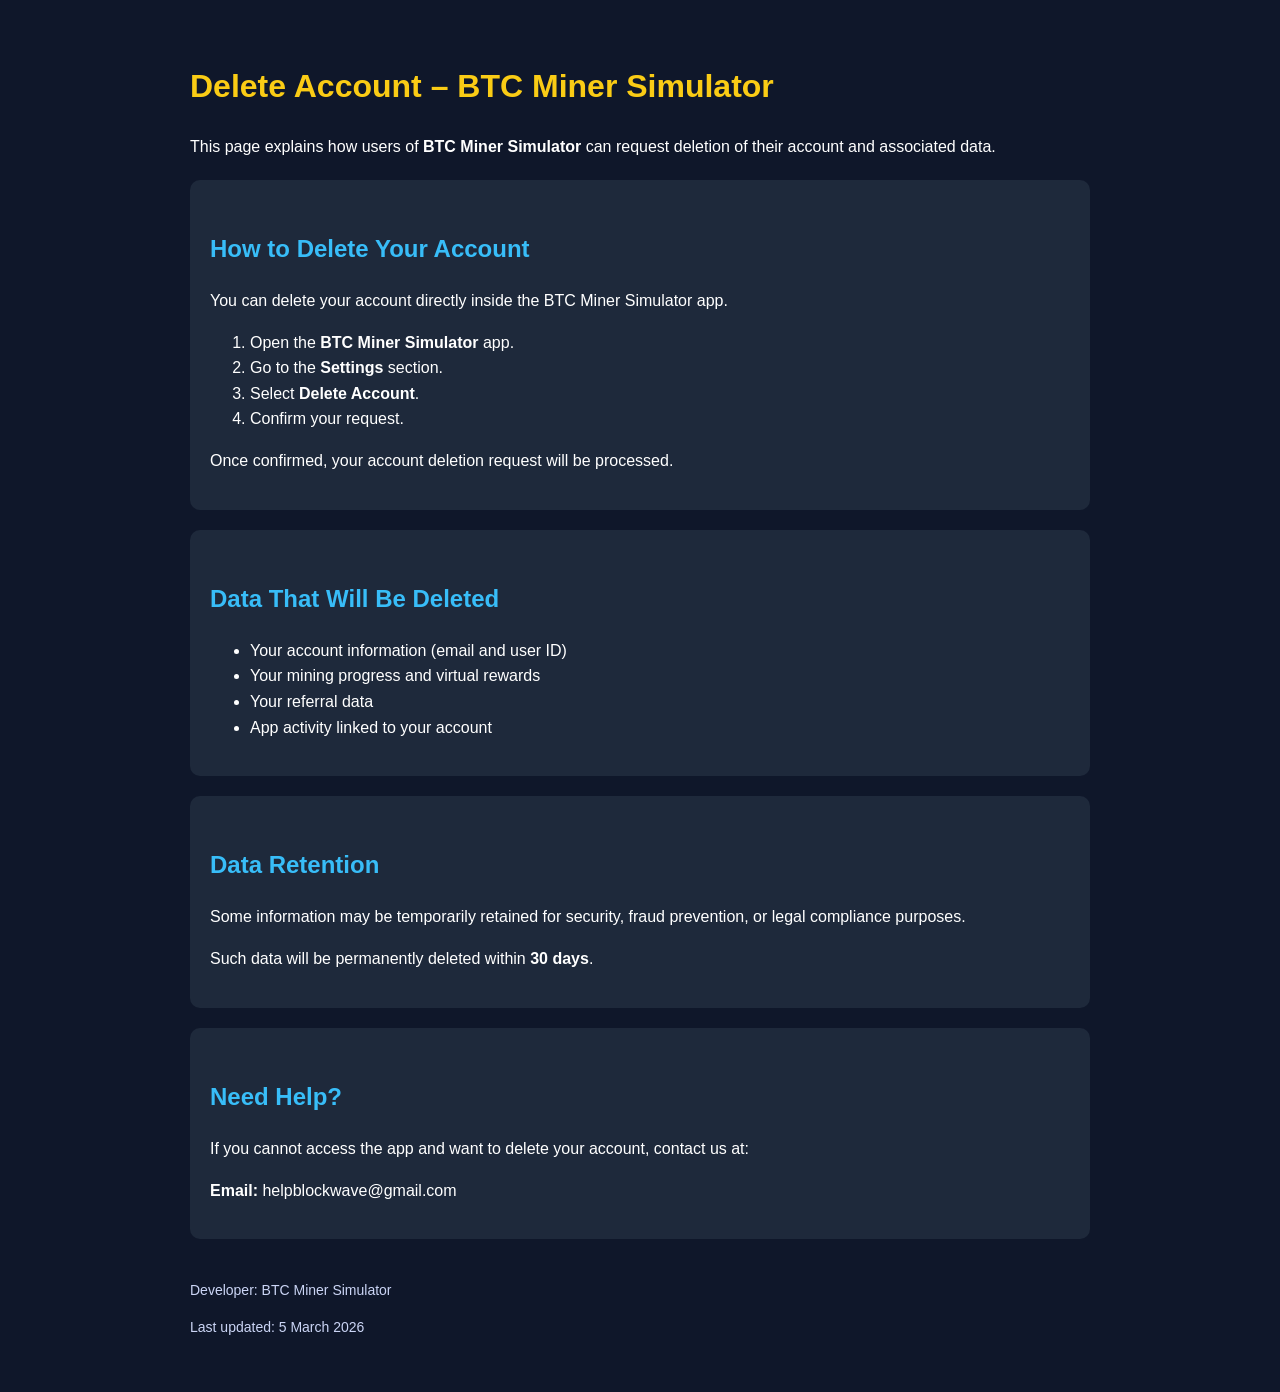
==== delete-account.html @ bce0b26f "Create delete-account.html" ====
<!DOCTYPE html>

<html lang="en">
<head>
<meta charset="UTF-8">
<meta name="viewport" content="width=device-width, initial-scale=1.0">
<title>Account Deletion – BTC Miner Simulator</title>

<style>
body{
font-family: Arial, sans-serif;
background:#0f172a;
color:white;
line-height:1.6;
margin:0;
padding:0;
}

.container{
max-width:900px;
margin:auto;
padding:40px 20px;
}

h1{
color:#facc15;
}

h2{
margin-top:30px;
color:#38bdf8;
}

.box{
background:#1e293b;
padding:20px;
border-radius:10px;
margin-top:20px;
}

a{
color:#38bdf8;
}

.footer{
margin-top:40px;
font-size:14px;
color:#cbd5f5;
}
</style>

</head>

<body>

<div class="container">

<h1>Delete Account – BTC Miner Simulator</h1>

<p>This page explains how users of <b>BTC Miner Simulator</b> can request deletion of their account and associated data.</p>

<div class="box">

<h2>How to Delete Your Account</h2>

<p>You can delete your account directly inside the BTC Miner Simulator app.</p>

<ol>
<li>Open the <b>BTC Miner Simulator</b> app.</li>
<li>Go to the <b>Settings</b> section.</li>
<li>Select <b>Delete Account</b>.</li>
<li>Confirm your request.</li>
</ol>

<p>Once confirmed, your account deletion request will be processed.</p>

</div>

<div class="box">

<h2>Data That Will Be Deleted</h2>

<ul>
<li>Your account information (email and user ID)</li>
<li>Your mining progress and virtual rewards</li>
<li>Your referral data</li>
<li>App activity linked to your account</li>
</ul>

</div>

<div class="box">

<h2>Data Retention</h2>

<p>Some information may be temporarily retained for security, fraud prevention, or legal compliance purposes.</p>

<p>Such data will be permanently deleted within <b>30 days</b>.</p>

</div>

<div class="box">

<h2>Need Help?</h2>

<p>If you cannot access the app and want to delete your account, contact us at:</p>

<p><b>Email:</b> helpblockwave@gmail.com</p>

</div>

<div class="footer">
<p>Developer: BTC Miner Simulator</p>
<p>Last updated: 5 March 2026</p>
</div>

</div>

</body>
</html>
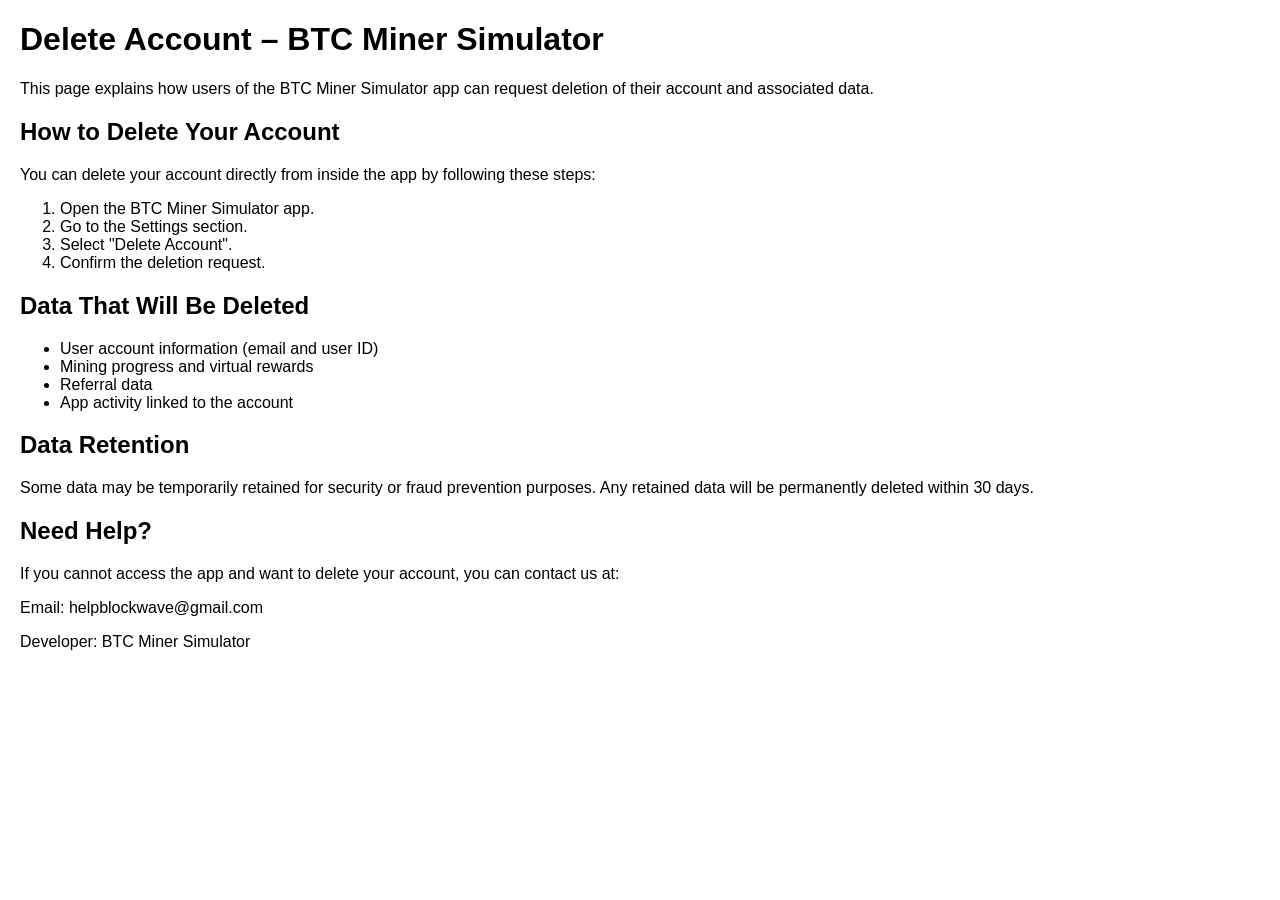
==== commit 04d02625: "Update delete-account.html" ====
--- a/delete-account.html
+++ b/delete-account.html
@@ -1,120 +1,49 @@
 <!DOCTYPE html>
 
-<html lang="en">
+<html>
 <head>
 <meta charset="UTF-8">
-<meta name="viewport" content="width=device-width, initial-scale=1.0">
-<title>Account Deletion – BTC Miner Simulator</title>
-
-<style>
-body{
-font-family: Arial, sans-serif;
-background:#0f172a;
-color:white;
-line-height:1.6;
-margin:0;
-padding:0;
-}
-
-.container{
-max-width:900px;
-margin:auto;
-padding:40px 20px;
-}
-
-h1{
-color:#facc15;
-}
-
-h2{
-margin-top:30px;
-color:#38bdf8;
-}
-
-.box{
-background:#1e293b;
-padding:20px;
-border-radius:10px;
-margin-top:20px;
-}
-
-a{
-color:#38bdf8;
-}
-
-.footer{
-margin-top:40px;
-font-size:14px;
-color:#cbd5f5;
-}
-</style>
-
+<title>Delete Account - BTC Miner Simulator</title>
 </head>
 
-<body>
-
-<div class="container">
+<body style="font-family: Arial, sans-serif; background:white; color:black; margin:20px;">
 
 <h1>Delete Account – BTC Miner Simulator</h1>
 
-<p>This page explains how users of <b>BTC Miner Simulator</b> can request deletion of their account and associated data.</p>
-
-<div class="box">
+<p>This page explains how users of the BTC Miner Simulator app can request deletion of their account and associated data.</p>
 
 <h2>How to Delete Your Account</h2>
 
-<p>You can delete your account directly inside the BTC Miner Simulator app.</p>
+<p>You can delete your account directly from inside the app by following these steps:</p>
 
 <ol>
-<li>Open the <b>BTC Miner Simulator</b> app.</li>
-<li>Go to the <b>Settings</b> section.</li>
-<li>Select <b>Delete Account</b>.</li>
-<li>Confirm your request.</li>
+<li>Open the BTC Miner Simulator app.</li>
+<li>Go to the Settings section.</li>
+<li>Select "Delete Account".</li>
+<li>Confirm the deletion request.</li>
 </ol>
-
-<p>Once confirmed, your account deletion request will be processed.</p>
-
-</div>
-
-<div class="box">
 
 <h2>Data That Will Be Deleted</h2>
 
 <ul>
-<li>Your account information (email and user ID)</li>
-<li>Your mining progress and virtual rewards</li>
-<li>Your referral data</li>
-<li>App activity linked to your account</li>
+<li>User account information (email and user ID)</li>
+<li>Mining progress and virtual rewards</li>
+<li>Referral data</li>
+<li>App activity linked to the account</li>
 </ul>
-
-</div>
-
-<div class="box">
 
 <h2>Data Retention</h2>
 
-<p>Some information may be temporarily retained for security, fraud prevention, or legal compliance purposes.</p>
-
-<p>Such data will be permanently deleted within <b>30 days</b>.</p>
-
-</div>
-
-<div class="box">
+<p>Some data may be temporarily retained for security or fraud prevention purposes. Any retained data will be permanently deleted within 30 days.</p>
 
 <h2>Need Help?</h2>
 
-<p>If you cannot access the app and want to delete your account, contact us at:</p>
+<p>If you cannot access the app and want to delete your account, you can contact us at:</p>
 
-<p><b>Email:</b> helpblockwave@gmail.com</p>
+<p>Email: helpblockwave@gmail.com</p>
 
-</div>
-
-<div class="footer">
 <p>Developer: BTC Miner Simulator</p>
-<p>Last updated: 5 March 2026</p>
-</div>
-
-</div>
 
 </body>
 </html>
+
